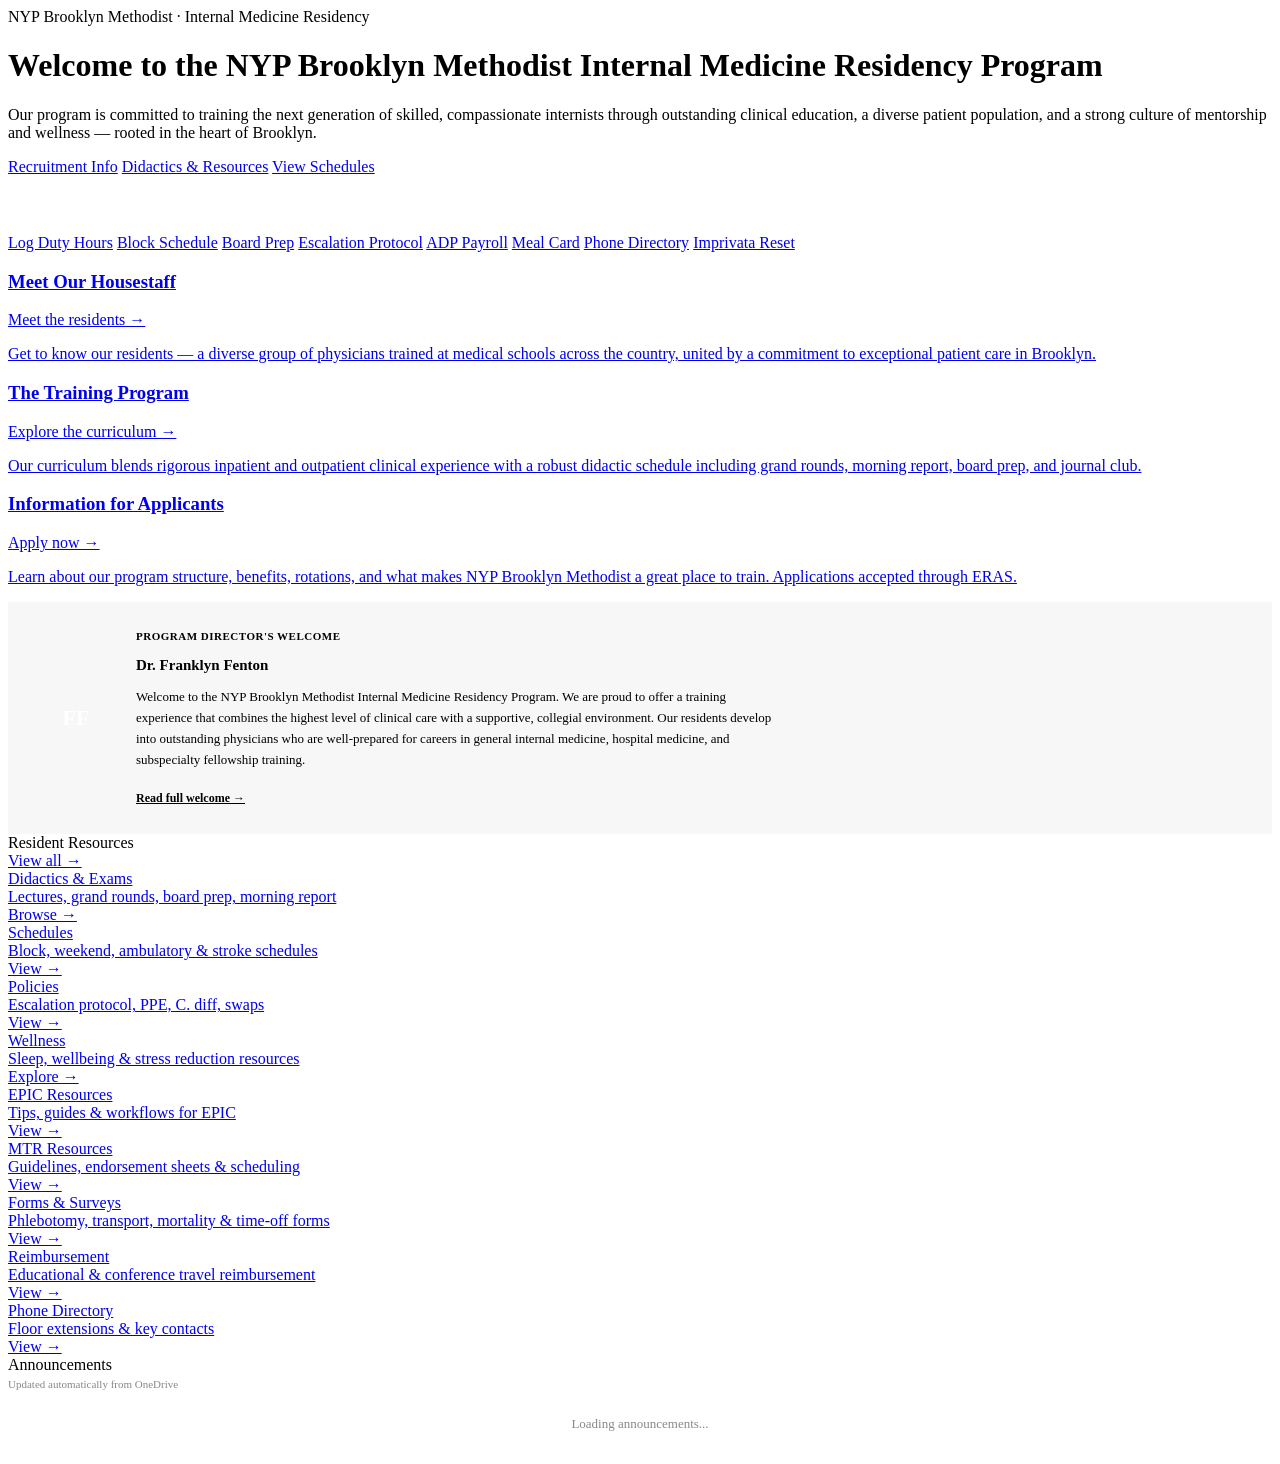
==== index.html @ 13d18a6e "Add files via upload" ====
<!DOCTYPE html>
<html lang="en">
<head>
 <meta charset="UTF-8">
 <meta name="viewport" content="width=device-width, initial-scale=1.0">
 <title>NYP BMH Internal Medicine Residency</title>
 <link rel="stylesheet" href="css/style.css">
 <style>
 .search-wrap { position: relative; display: inline-block; margin-top: 20px; }
 #search-bar {
 border: 1px solid rgba(255,255,255,0.3); border-radius: 6px; padding: 10px 16px;
 font-size: 14px; width: 380px; outline: none; background: rgba(255,255,255,0.12);
 color: #fff;
 }
 #search-bar::placeholder { color: rgba(255,255,255,0.5); }
 #search-bar:focus { border-color: rgba(255,255,255,0.7); background: rgba(255,255,255,0.18); }
 #search-results {
 position: absolute; top: 100%; left: 0; width: 100%;
 background: #fff; border: 1px solid #ddd; border-radius: 6px;
 box-shadow: 0 4px 16px rgba(0,0,0,0.15); z-index: 200; display: none;
 }
 .sr-item {
 display: block; padding: 10px 14px; font-size: 13px; font-weight: 600;
 color: #1a1a1a; border-bottom: 1px solid #f0f0f0; text-decoration: none;
 }
 .sr-item:last-child { border-bottom: none; }
 .sr-item span { display: block; font-size: 11px; color: #888; font-weight: normal; margin-top: 2px; }
 .sr-item:hover { background: #fde8ec; color: #C8102E; }

 /* Program Director strip */
 .pd-strip {
 background: #f7f7f7;
 border-top: 3px solid var(--red);
 padding: 28px 32px;
 display: flex;
 align-items: center;
 gap: 24px;
 }
 .pd-avatar {
 width: 72px; height: 72px; border-radius: 50%;
 background: var(--navy);
 display: flex; align-items: center; justify-content: center;
 color: #fff; font-size: 22px; font-weight: bold;
 flex-shrink: 0;
 border: 3px solid var(--red);
 }
 .pd-text h3 { font-size: 15px; font-weight: bold; color: var(--navy); margin-bottom: 4px; }
 .pd-text p { font-size: 13px; color: var(--gray-text); line-height: 1.6; max-width: 640px; }
 .pd-text .pd-name { font-size: 11px; color: var(--red); font-weight: bold; text-transform: uppercase; letter-spacing: 0.5px; margin-bottom: 6px; display: block; }
 </style>
</head>
<body>

<div id="nav-placeholder"></div>

<!-- HERO -->
<div class="hero">
 <div class="hero-eyebrow">NYP Brooklyn Methodist · Internal Medicine Residency</div>
 <h1>Welcome to the NYP Brooklyn Methodist Internal Medicine Residency Program</h1>
 <p class="hero-mission">Our program is committed to training the next generation of skilled, compassionate internists through outstanding clinical education, a diverse patient population, and a strong culture of mentorship and wellness — rooted in the heart of Brooklyn.
 </p>
 <div class="hero-btns">
 <a href="recruitment.html" class="btn-white">Recruitment Info</a>
 <a href="didactics.html" class="btn-red">Didactics & Resources</a>
 <a href="schedules.html" class="btn-outline-white">View Schedules</a>
 </div>
 <div class="search-wrap">
 <input type="text" id="search-bar" placeholder="Search schedules, policies, resources…">
 <div id="search-results"></div>
 </div>
</div>

<!-- QUICK LINKS -->
<div class="quick-links">
 <a href="https://nypbmh.medhub.com/" target="_blank" class="ql">Log Duty Hours</a>
 <a href="schedules.html" class="ql">Block Schedule</a>
 <a href="didactics.html" class="ql">Board Prep</a>
 <a href="policies.html" class="ql">Escalation Protocol</a>
 <a href="https://my.adp.com/" target="_blank" class="ql">ADP Payroll</a>
 <a href="resources.html#meals" class="ql">Meal Card</a>
 <a href="phone-directory.html" class="ql">Phone Directory</a>
 <a href="resources.html#imprivata" class="ql">Imprivata Reset</a>
</div>

<!-- FEATURE CARDS (CU-style) -->
<div class="feature-grid">
  <a href="recruitment.html#housestaff" class="feature-card">
    <div class="feature-card-img navy">
      <div class="feature-card-img-text">
        <h3>Meet Our Housestaff</h3>
        <span class="feature-card-link">Meet the residents →</span>
      </div>
    </div>
    <div class="feature-card-body">
      <p>Get to know our residents — a diverse group of physicians trained at medical schools across the country, united by a commitment to exceptional patient care in Brooklyn.</p>
    </div>
  </a>
  <a href="didactics.html" class="feature-card">
    <div class="feature-card-img red">
      <div class="feature-card-img-text">
        <h3>The Training Program</h3>
        <span class="feature-card-link">Explore the curriculum →</span>
      </div>
    </div>
    <div class="feature-card-body">
      <p>Our curriculum blends rigorous inpatient and outpatient clinical experience with a robust didactic schedule including grand rounds, morning report, board prep, and journal club.</p>
    </div>
  </a>
  <a href="recruitment.html" class="feature-card">
    <div class="feature-card-img dark">
      <div class="feature-card-img-text">
        <h3>Information for Applicants</h3>
        <span class="feature-card-link">Apply now →</span>
      </div>
    </div>
    <div class="feature-card-body">
      <p>Learn about our program structure, benefits, rotations, and what makes NYP Brooklyn Methodist a great place to train. Applications accepted through ERAS.</p>
    </div>
  </a>
</div>

<!-- PROGRAM DIRECTOR WELCOME -->
<div class="pd-strip">
 <div class="pd-avatar">FF</div>
 <div class="pd-text">
 <span class="pd-name">Program Director's Welcome</span>
 <h3>Dr. Franklyn Fenton</h3>
 <p>Welcome to the NYP Brooklyn Methodist Internal Medicine Residency Program. We are proud to offer a training experience that combines the highest level of clinical care with a supportive, collegial environment. Our residents develop into outstanding physicians who are well-prepared for careers in general internal medicine, hospital medicine, and subspecialty fellowship training.</p>
 <a href="recruitment.html#director" style="font-size:12px;font-weight:bold;color:var(--red);margin-top:8px;display:inline-block;">Read full welcome →</a>
 </div>
</div>

<!-- QUICK ACCESS RESOURCES (navy bg) -->
<div class="section section-navy">
 <div class="section-header">
 <div class="section-title-white">Resident Resources</div>
 <a href="resources.html" class="view-all-white">View all →</a>
 </div>
 <div class="cards-grid">
 <a href="didactics.html" class="card-navy">
 <div class="card-title">Didactics & Exams</div>
 <div class="card-desc">Lectures, grand rounds, board prep, morning report</div>
 <div class="card-link">Browse →</div>
 </a>
 <a href="schedules.html" class="card-navy">
 <div class="card-title">Schedules</div>
 <div class="card-desc">Block, weekend, ambulatory & stroke schedules</div>
 <div class="card-link">View →</div>
 </a>
 <a href="policies.html" class="card-navy">
 <div class="card-title">Policies</div>
 <div class="card-desc">Escalation protocol, PPE, C. diff, swaps</div>
 <div class="card-link">View →</div>
 </a>
 <a href="wellness.html" class="card-navy">
 <div class="card-title">Wellness</div>
 <div class="card-desc">Sleep, wellbeing & stress reduction resources</div>
 <div class="card-link">Explore →</div>
 </a>
 <a href="resources.html#epic" class="card-navy">
 <div class="card-title">EPIC Resources</div>
 <div class="card-desc">Tips, guides & workflows for EPIC</div>
 <div class="card-link">View →</div>
 </a>
 <a href="resources.html#mtr" class="card-navy">
 <div class="card-title">MTR Resources</div>
 <div class="card-desc">Guidelines, endorsement sheets & scheduling</div>
 <div class="card-link">View →</div>
 </a>
 <a href="resources.html#forms" class="card-navy">
 <div class="card-title">Forms & Surveys</div>
 <div class="card-desc">Phlebotomy, transport, mortality & time-off forms</div>
 <div class="card-link">View →</div>
 </a>
 <a href="resources.html#reimbursement" class="card-navy">
 <div class="card-title">Reimbursement</div>
 <div class="card-desc">Educational & conference travel reimbursement</div>
 <div class="card-link">View →</div>
 </a>
 <a href="phone-directory.html" class="card-navy">
 <div class="card-title">Phone Directory</div>
 <div class="card-desc">Floor extensions & key contacts</div>
 <div class="card-link">View →</div>
 </a>
 </div>
</div>

<!-- ANNOUNCEMENTS — powered by OneDrive Excel -->
<div class="section section-gray">
  <div class="section-header">
    <div class="section-title">Announcements</div>
    <span style="font-size:11px;color:#888;">Updated automatically from OneDrive</span>
  </div>
  <div id="announcements-container">
    <div id="ann-loading" style="text-align:center;padding:24px;color:#888;font-size:13px;">Loading announcements...</div>
  </div>
</div>

<div id="footer-placeholder"></div>

<script src="js/shared.js"></script>
<script src="js/announcements.js"></script>
<script>
 document.getElementById('nav-placeholder').innerHTML = renderNav('home');
 document.getElementById('footer-placeholder').innerHTML = renderFooter();
 const searchPages = [
 { title: 'Schedules', desc: 'Block, weekend, ambulatory, jeopardy schedules', href: 'schedules.html' },
 { title: 'Didactics & Exams', desc: 'Lectures, grand rounds, board prep, morning report', href: 'didactics.html' },
 { title: 'Policies & Guidelines', desc: 'Escalation protocols, PPE, C. diff, swaps', href: 'policies.html' },
 { title: 'Wellness Resources', desc: 'Sleep, wellbeing, stress reduction', href: 'wellness.html' },
 { title: 'Recruitment', desc: 'Program overview, resident profiles, applicant info', href: 'recruitment.html' },
 { title: 'EPIC Resources', desc: 'EPIC tips and guides', href: 'resources.html#epic' },
 { title: 'MTR Resources', desc: 'MTR guidelines and endorsement sheets', href: 'resources.html#mtr' },
 { title: 'Forms & Surveys', desc: 'Phlebotomy, transport, mortality, time-off forms', href: 'resources.html#forms' },
 { title: 'Phone Directory', desc: 'Floor extensions and contacts', href: 'phone-directory.html' },
 { title: 'MEdhub Duty Hours', desc: 'Log your duty hours', href: 'https://nypbmh.medhub.com/' },
 { title: 'ADP Payroll', desc: 'Pay stubs, direct deposit, W2', href: 'https://my.adp.com/' },
 { title: 'Reimbursement', desc: 'Educational and conference/travel reimbursement', href: 'resources.html#reimbursement' },
 { title: 'Imprivata Reset', desc: 'Reset your Imprivata password', href: 'resources.html#imprivata' },
 ];
 initSearch(searchPages);
</script>
</body>
</html>
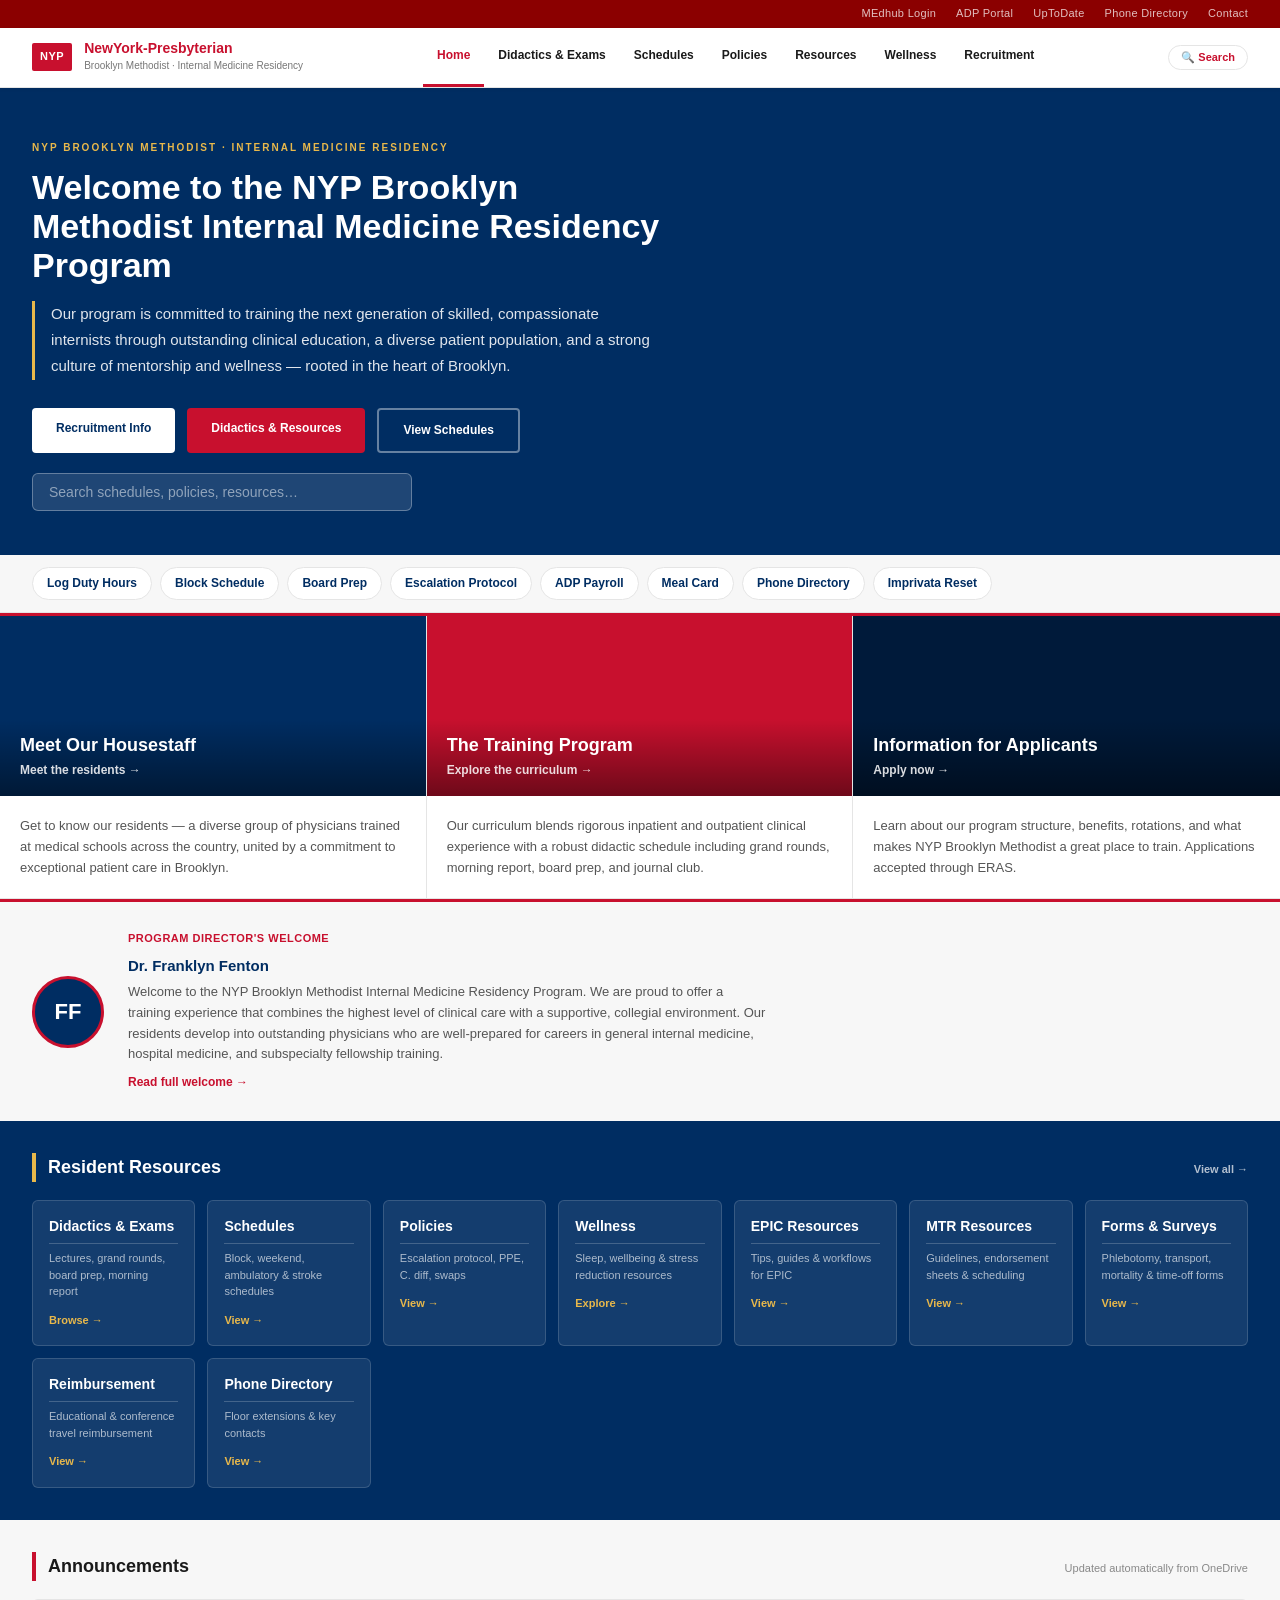
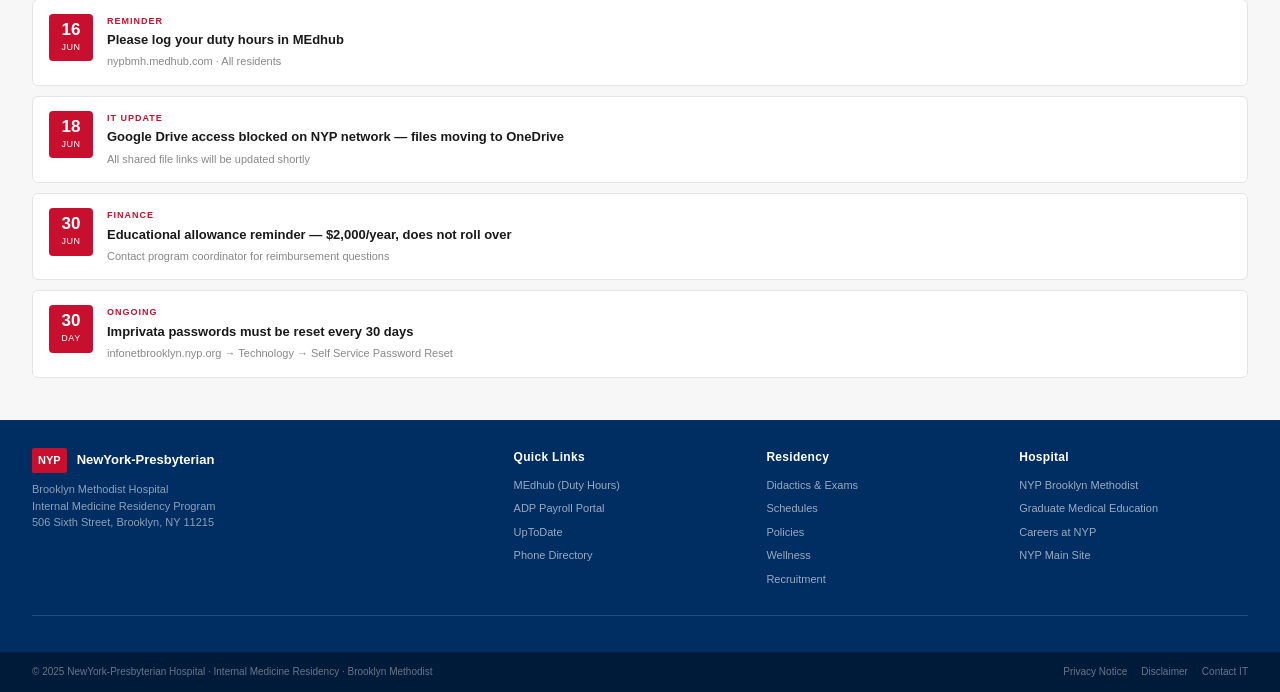
==== commit 61c99f81: "Add files via upload" ====
--- a/index.html
+++ b/index.html
@@ -4,7 +4,7 @@
  <meta charset="UTF-8">
  <meta name="viewport" content="width=device-width, initial-scale=1.0">
  <title>NYP BMH Internal Medicine Residency</title>
- <link rel="stylesheet" href="css/style.css">
+ <link rel="stylesheet" href="style.css">
  <style>
  .search-wrap { position: relative; display: inline-block; margin-top: 20px; }
  #search-bar {
@@ -198,8 +198,8 @@
 
 <div id="footer-placeholder"></div>
 
-<script src="js/shared.js"></script>
-<script src="js/announcements.js"></script>
+<script src="shared.js"></script>
+<script src="announcements.js"></script>
 <script>
  document.getElementById('nav-placeholder').innerHTML = renderNav('home');
  document.getElementById('footer-placeholder').innerHTML = renderFooter();
--- a/style.css
+++ b/style.css
@@ -0,0 +1,455 @@
+/* NYP BMH Internal Medicine Residency — Global Styles */
+
+:root {
+  --red: #C8102E;
+  --red-dark: #8B0000;
+  --navy: #002D62;
+  --navy-dark: #001A3A;
+  --gold: #E8B84B;
+  --white: #ffffff;
+  --gray-light: #f7f7f7;
+  --gray-mid: #e5e5e5;
+  --gray-text: #555555;
+  --text: #1a1a1a;
+  --font: Arial, 'Helvetica Neue', sans-serif;
+  --radius: 4px;
+  --shadow: 0 2px 8px rgba(0,0,0,0.08);
+}
+
+* { box-sizing: border-box; margin: 0; padding: 0; }
+html { scroll-behavior: smooth; }
+body { font-family: var(--font); color: var(--text); background: #fff; font-size: 15px; line-height: 1.6; }
+a { color: var(--red); text-decoration: none; }
+a:hover { text-decoration: underline; }
+img { max-width: 100%; }
+
+/* ── UTILITY BAR ── */
+.utility-bar {
+  background: var(--red-dark);
+  padding: 5px 32px;
+  display: flex;
+  justify-content: flex-end;
+  gap: 20px;
+}
+.utility-bar a {
+  color: rgba(255,255,255,0.75);
+  font-size: 11px;
+  text-decoration: none;
+  letter-spacing: 0.3px;
+}
+.utility-bar a:hover { color: #fff; }
+
+/* ── MAIN NAV ── */
+.main-nav {
+  background: #fff;
+  border-bottom: 1px solid var(--gray-mid);
+  padding: 0 32px;
+  display: flex;
+  align-items: center;
+  justify-content: space-between;
+  height: 60px;
+  position: sticky;
+  top: 0;
+  z-index: 100;
+  box-shadow: 0 1px 4px rgba(0,0,0,0.07);
+}
+.nav-logo { display: flex; align-items: center; gap: 12px; text-decoration: none; }
+.nav-logo-box {
+  background: var(--red);
+  color: #fff;
+  font-size: 11px;
+  font-weight: bold;
+  padding: 5px 8px;
+  border-radius: 2px;
+  letter-spacing: 0.5px;
+  flex-shrink: 0;
+}
+.nav-logo-text .line1 { font-size: 14px; font-weight: bold; color: var(--red); display: block; line-height: 1.2; }
+.nav-logo-text .line2 { font-size: 10px; color: #777; display: block; margin-top: 1px; }
+.nav-links { display: flex; }
+.nav-link {
+  font-size: 12px;
+  color: var(--text);
+  padding: 0 14px;
+  height: 60px;
+  display: flex;
+  align-items: center;
+  border-bottom: 3px solid transparent;
+  cursor: pointer;
+  font-weight: 600;
+  text-decoration: none;
+  white-space: nowrap;
+  transition: color 0.15s, border-color 0.15s;
+}
+.nav-link:hover, .nav-link.active {
+  color: var(--red);
+  border-bottom: 3px solid var(--red);
+  text-decoration: none;
+}
+.nav-search {
+  font-size: 11px;
+  color: var(--red);
+  cursor: pointer;
+  display: flex;
+  align-items: center;
+  gap: 5px;
+  font-weight: 600;
+  background: none;
+  border: 1px solid var(--gray-mid);
+  border-radius: 20px;
+  padding: 5px 12px;
+}
+
+/* ── HERO (navy) ── */
+.hero {
+  background: var(--navy);
+  padding: 52px 32px 44px;
+}
+.hero-eyebrow {
+  color: var(--gold);
+  font-size: 10px;
+  font-weight: bold;
+  letter-spacing: 2px;
+  text-transform: uppercase;
+  margin-bottom: 12px;
+}
+.hero h1 {
+  color: #fff;
+  font-size: 34px;
+  font-weight: bold;
+  line-height: 1.15;
+  margin-bottom: 16px;
+  max-width: 640px;
+}
+.hero-mission {
+  color: rgba(255,255,255,0.88);
+  font-size: 15px;
+  max-width: 620px;
+  line-height: 1.75;
+  margin-bottom: 28px;
+  border-left: 3px solid var(--gold);
+  padding-left: 16px;
+}
+.hero-btns { display: flex; gap: 12px; flex-wrap: wrap; }
+.btn-white {
+  background: #fff;
+  color: var(--navy);
+  font-size: 12px;
+  font-weight: bold;
+  padding: 11px 24px;
+  border: none;
+  cursor: pointer;
+  border-radius: var(--radius);
+  text-decoration: none;
+  display: inline-block;
+  transition: background 0.15s;
+}
+.btn-white:hover { background: #f0f0f0; text-decoration: none; color: var(--navy); }
+.btn-red {
+  background: var(--red);
+  color: #fff;
+  font-size: 12px;
+  font-weight: bold;
+  padding: 11px 24px;
+  border: none;
+  cursor: pointer;
+  border-radius: var(--radius);
+  text-decoration: none;
+  display: inline-block;
+  transition: background 0.15s;
+}
+.btn-red:hover { background: var(--red-dark); text-decoration: none; color: #fff; }
+.btn-outline-white {
+  background: transparent;
+  color: #fff;
+  font-size: 12px;
+  font-weight: bold;
+  padding: 11px 24px;
+  border: 2px solid rgba(255,255,255,0.4);
+  cursor: pointer;
+  border-radius: var(--radius);
+  text-decoration: none;
+  display: inline-block;
+  transition: border-color 0.15s;
+}
+.btn-outline-white:hover { border-color: #fff; text-decoration: none; color: #fff; }
+
+/* ── QUICK LINKS ── */
+.quick-links {
+  background: var(--gray-light);
+  border-bottom: 1px solid var(--gray-mid);
+  padding: 12px 32px;
+  display: flex;
+  gap: 8px;
+  flex-wrap: wrap;
+}
+.ql {
+  background: #fff;
+  border: 1px solid var(--gray-mid);
+  border-radius: 20px;
+  padding: 6px 14px;
+  font-size: 11px;
+  color: var(--navy);
+  cursor: pointer;
+  font-weight: 600;
+  white-space: nowrap;
+  text-decoration: none;
+  transition: background 0.15s, color 0.15s;
+}
+.ql:hover { background: var(--navy); color: #fff; border-color: var(--navy); text-decoration: none; }
+
+/* ── FEATURE CARDS (CU-style photo cards) ── */
+.feature-grid {
+  display: grid;
+  grid-template-columns: repeat(auto-fit, minmax(260px, 1fr));
+  gap: 0;
+  border-top: 3px solid var(--red);
+}
+.feature-card {
+  background: #fff;
+  border-right: 1px solid var(--gray-mid);
+  border-bottom: 1px solid var(--gray-mid);
+  display: flex;
+  flex-direction: column;
+  text-decoration: none;
+  color: var(--text);
+  transition: box-shadow 0.15s;
+}
+.feature-card:last-child { border-right: none; }
+.feature-card:hover { box-shadow: 0 4px 16px rgba(0,0,0,0.1); text-decoration: none; }
+.feature-card-img {
+  width: 100%;
+  height: 180px;
+  object-fit: cover;
+  background: var(--navy);
+  display: flex;
+  align-items: center;
+  justify-content: center;
+  font-size: 48px;
+}
+.feature-card-img.navy { background: var(--navy); }
+.feature-card-img.red { background: var(--red); }
+.feature-card-img.dark { background: var(--navy-dark); }
+.feature-card-body { padding: 20px; flex: 1; display: flex; flex-direction: column; }
+.feature-card-body h3 { font-size: 16px; font-weight: bold; color: var(--navy); margin-bottom: 8px; }
+.feature-card-body p { font-size: 13px; color: var(--gray-text); line-height: 1.6; flex: 1; }
+.feature-card-link { font-size: 12px; font-weight: bold; color: var(--red); margin-top: 14px; display: block; }
+
+/* ── SECTIONS ── */
+.section { padding: 32px 32px; }
+.section-navy { background: var(--navy); }
+.section-gray { background: var(--gray-light); }
+.section-header { display: flex; align-items: baseline; justify-content: space-between; margin-bottom: 18px; }
+.section-title {
+  font-size: 18px;
+  font-weight: bold;
+  color: var(--text);
+  border-left: 4px solid var(--red);
+  padding-left: 12px;
+}
+.section-title-white {
+  font-size: 18px;
+  font-weight: bold;
+  color: #fff;
+  border-left: 4px solid var(--gold);
+  padding-left: 12px;
+}
+.view-all { font-size: 11px; color: var(--red); font-weight: bold; text-decoration: none; }
+.view-all:hover { text-decoration: underline; }
+.view-all-white { font-size: 11px; color: rgba(255,255,255,0.7); font-weight: bold; text-decoration: none; }
+
+/* ── RESOURCE CARDS ── */
+.cards-grid { display: grid; grid-template-columns: repeat(auto-fit, minmax(150px, 1fr)); gap: 12px; }
+.card {
+  background: #fff;
+  border: 1px solid var(--gray-mid);
+  border-radius: 6px;
+  padding: 16px;
+  cursor: pointer;
+  transition: border-color 0.15s, box-shadow 0.15s;
+  text-decoration: none;
+  display: block;
+  color: var(--text);
+}
+.card:hover { border-color: var(--red); box-shadow: var(--shadow); text-decoration: none; }
+.card-icon {
+  width: 34px; height: 34px;
+  border-radius: 6px;
+  display: flex; align-items: center; justify-content: center;
+  margin-bottom: 11px;
+  font-size: 16px;
+}
+.ci-red { background: #fde8ec; color: var(--red); }
+.ci-navy { background: #e6ecf5; color: var(--navy); }
+.card-title { font-size: 13px; font-weight: bold; color: var(--text); line-height: 1.3; }
+.card-desc { font-size: 11px; color: var(--gray-text); margin-top: 5px; line-height: 1.5; }
+.card-link { font-size: 11px; color: var(--red); font-weight: bold; margin-top: 12px; }
+
+/* navy bg card variant */
+.card-navy {
+  background: rgba(255,255,255,0.08);
+  border: 1px solid rgba(255,255,255,0.15);
+  border-radius: 6px;
+  padding: 16px;
+  text-decoration: none;
+  display: block;
+  color: #fff;
+  transition: background 0.15s;
+}
+.card-navy:hover { background: rgba(255,255,255,0.14); text-decoration: none; color: #fff; }
+.card-navy .card-title { color: #fff; }
+.card-navy .card-desc { color: rgba(255,255,255,0.65); }
+.card-navy .card-link { color: var(--gold); }
+
+/* ── ANNOUNCEMENTS ── */
+.ann-item {
+  background: #fff;
+  border: 1px solid var(--gray-mid);
+  border-radius: 6px;
+  padding: 14px 16px;
+  margin-bottom: 10px;
+  display: flex;
+  gap: 14px;
+  align-items: flex-start;
+  cursor: pointer;
+}
+.ann-item:hover { border-left: 4px solid var(--red); }
+.ann-box {
+  background: var(--red);
+  color: #fff;
+  text-align: center;
+  padding: 7px 10px;
+  min-width: 44px;
+  border-radius: 4px;
+  flex-shrink: 0;
+}
+.ann-box .day { font-size: 17px; font-weight: bold; line-height: 1; }
+.ann-box .mon { font-size: 9px; letter-spacing: 0.5px; margin-top: 2px; }
+.ann-tag { font-size: 9px; font-weight: bold; color: var(--red); letter-spacing: 1px; text-transform: uppercase; }
+.ann-text { font-size: 13px; font-weight: bold; color: var(--text); margin-top: 3px; line-height: 1.4; }
+.ann-sub { font-size: 11px; color: #888; margin-top: 4px; }
+
+/* ── PAGE HERO (navy for all inner pages) ── */
+.page-hero {
+  background: var(--navy);
+  padding: 36px 32px 30px;
+}
+.page-hero h1 { color: #fff; font-size: 28px; font-weight: bold; }
+.page-hero p { color: rgba(255,255,255,0.75); font-size: 13px; margin-top: 8px; max-width: 520px; line-height: 1.65; }
+.page-content { padding: 28px 32px; }
+
+/* ── SUBHEADING used inside pages ── */
+.sub-heading {
+  font-size: 16px;
+  font-weight: bold;
+  color: var(--navy);
+  border-left: 4px solid var(--red);
+  padding-left: 12px;
+  margin-bottom: 14px;
+  margin-top: 8px;
+}
+
+/* ── ONEDRIVE EMBED ── */
+.onedrive-placeholder {
+  background: var(--gray-light);
+  border: 2px dashed var(--gray-mid);
+  border-radius: 6px;
+  padding: 40px 24px;
+  text-align: center;
+  margin-bottom: 20px;
+}
+.onedrive-placeholder .icon { font-size: 32px; margin-bottom: 10px; }
+.onedrive-placeholder p { font-size: 13px; color: var(--gray-text); }
+.onedrive-placeholder .hint { font-size: 11px; color: #aaa; margin-top: 6px; }
+
+/* ── FOOTER ── */
+.footer-top {
+  background: var(--navy);
+  padding: 28px 32px 20px;
+}
+.footer-grid {
+  display: grid;
+  grid-template-columns: 2fr 1fr 1fr 1fr;
+  gap: 24px;
+  margin-bottom: 20px;
+}
+.footer-col h4 { color: #fff; font-size: 12px; font-weight: bold; margin-bottom: 10px; letter-spacing: 0.3px; }
+.footer-col a { display: block; color: rgba(255,255,255,0.6); font-size: 11px; margin-bottom: 6px; text-decoration: none; }
+.footer-col a:hover { color: var(--gold); }
+.footer-brand .logo-row { display: flex; align-items: center; gap: 10px; margin-bottom: 8px; }
+.footer-brand .nyp-box { background: var(--red); color: #fff; font-size: 11px; font-weight: bold; padding: 4px 6px; border-radius: 2px; }
+.footer-brand .name { color: #fff; font-size: 13px; font-weight: bold; }
+.footer-brand .sub { color: rgba(255,255,255,0.55); font-size: 11px; line-height: 1.5; margin-top: 4px; }
+.footer-divider { border: none; border-top: 1px solid rgba(255,255,255,0.15); margin: 0 0 16px 0; }
+.footer-bottom {
+  background: var(--navy-dark);
+  padding: 12px 32px;
+  display: flex;
+  justify-content: space-between;
+  align-items: center;
+  flex-wrap: wrap;
+  gap: 8px;
+}
+.footer-bottom p { color: rgba(255,255,255,0.4); font-size: 10px; }
+.footer-bottom-links { display: flex; gap: 14px; }
+.footer-bottom-links a { color: rgba(255,255,255,0.4); font-size: 10px; text-decoration: none; }
+.footer-bottom-links a:hover { color: rgba(255,255,255,0.7); }
+
+/* ── DIVIDER ── */
+.divider { height: 1px; background: var(--gray-mid); margin: 0 32px; }
+
+/* ── RESPONSIVE ── */
+@media (max-width: 700px) {
+  .utility-bar, .main-nav, .hero, .quick-links, .section, .page-hero, .page-content, .footer-top, .footer-bottom { padding-left: 16px; padding-right: 16px; }
+  .nav-links { display: none; }
+  .hero h1 { font-size: 24px; }
+  .cards-grid { grid-template-columns: 1fr 1fr; }
+  .footer-grid { grid-template-columns: 1fr 1fr; }
+  .feature-grid { grid-template-columns: 1fr; }
+  .feature-card { border-right: none; }
+}
+
+/* ── CLICKABLE CARD IMPROVEMENTS ── */
+.card-navy .card-title {
+  font-size: 14px;
+  font-weight: bold;
+  color: #fff;
+  text-decoration: none;
+  border-bottom: 1px solid rgba(255,255,255,0.2);
+  padding-bottom: 8px;
+  margin-bottom: 6px;
+  display: block;
+}
+.card-navy:hover .card-title { color: var(--gold); }
+.card .card-title { font-size: 14px; font-weight: bold; color: var(--navy); }
+.card:hover .card-title { color: var(--red); }
+.ql { font-size: 12px; }
+.feature-card-body h3 { border-bottom: 1px solid var(--gray-mid); padding-bottom: 10px; margin-bottom: 10px; }
+.feature-card:hover .feature-card-body h3 { color: var(--red); }
+
+/* ── FEATURE CARD IMAGE TEXT (title inside colored box) ── */
+.feature-card-img {
+  display: flex;
+  align-items: flex-end;
+  padding: 0;
+}
+.feature-card-img-text {
+  width: 100%;
+  padding: 16px 20px;
+  background: linear-gradient(to top, rgba(0,0,0,0.45) 0%, transparent 100%);
+}
+.feature-card-img-text h3 {
+  color: #fff;
+  font-size: 18px;
+  font-weight: bold;
+  line-height: 1.2;
+  margin-bottom: 4px;
+}
+.feature-card-img-text .feature-card-link {
+  color: rgba(255,255,255,0.85);
+  font-size: 12px;
+  font-weight: bold;
+  margin-top: 0;
+}
+.feature-card:hover .feature-card-img-text h3 { color: #fff; }
+.feature-card-body h3 { display: none; }
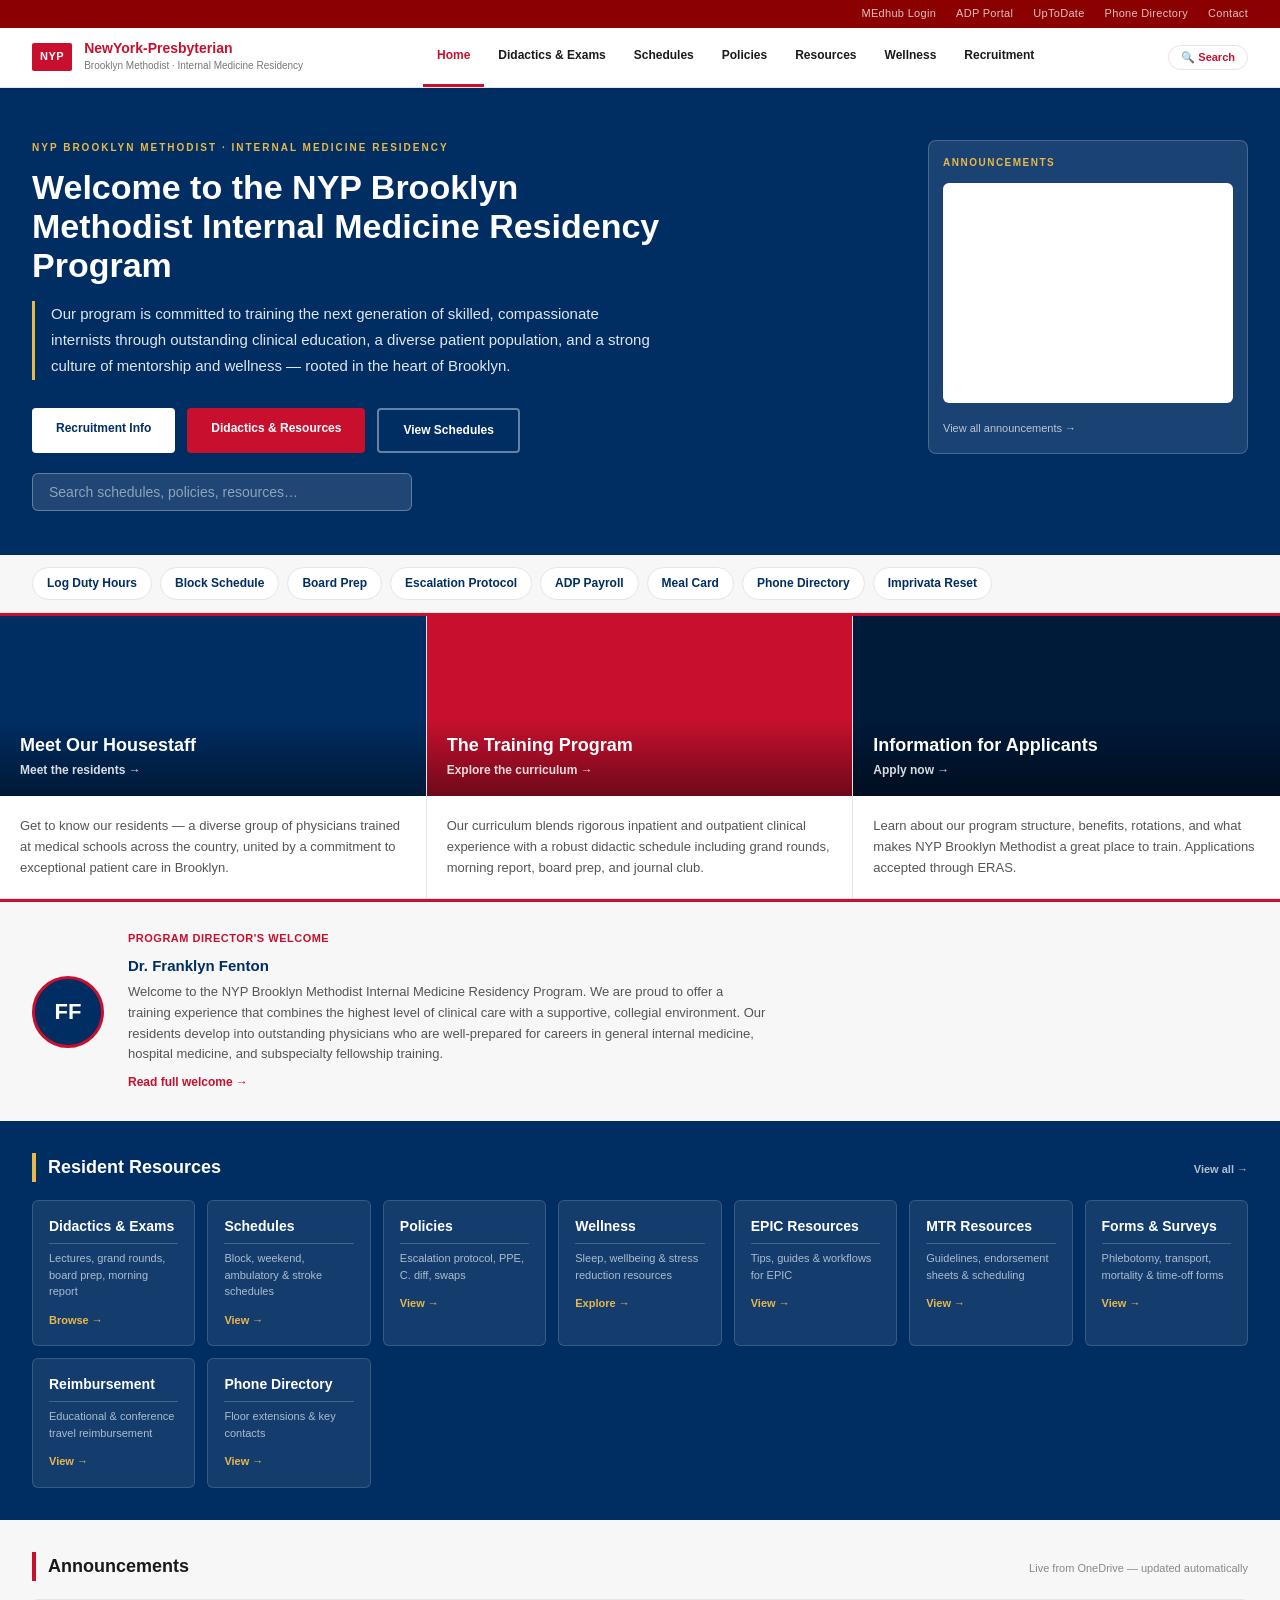
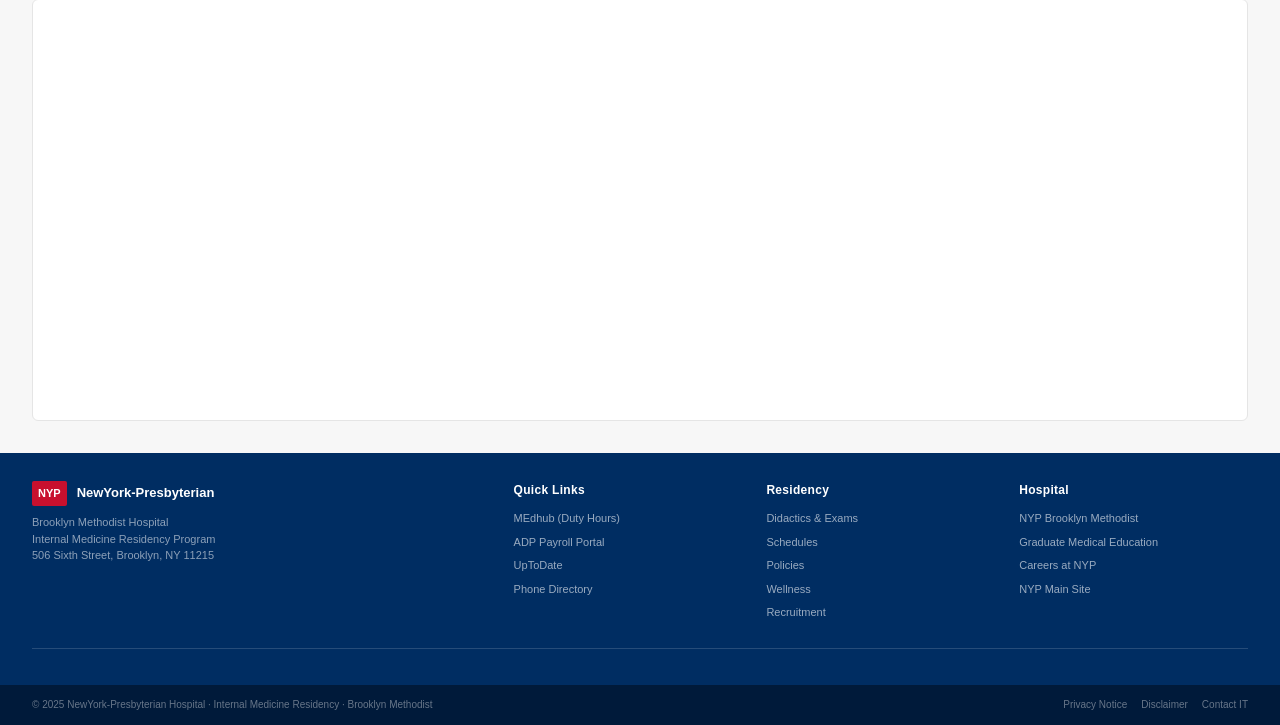
==== commit ebb8adc8: "Add files via upload" ====
--- a/index.html
+++ b/index.html
@@ -47,6 +47,48 @@
  .pd-text h3 { font-size: 15px; font-weight: bold; color: var(--navy); margin-bottom: 4px; }
  .pd-text p { font-size: 13px; color: var(--gray-text); line-height: 1.6; max-width: 640px; }
  .pd-text .pd-name { font-size: 11px; color: var(--red); font-weight: bold; text-transform: uppercase; letter-spacing: 0.5px; margin-bottom: 6px; display: block; }
+
+ /* Hero two-column layout */
+ .hero-flex { display: flex; gap: 40px; align-items: flex-start; justify-content: space-between; }
+ .hero-left { flex: 1; min-width: 0; }
+ .hero-right { width: 320px; flex-shrink: 0; }
+ @media (max-width: 800px) {
+ .hero-flex { flex-direction: column; }
+ .hero-right { width: 100%; }
+ }
+
+ /* Cycling announcement card */
+ .hero-ann-card {
+ background: rgba(255,255,255,0.1);
+ border: 1px solid rgba(255,255,255,0.2);
+ border-radius: 8px;
+ padding: 18px 20px;
+ min-height: 150px;
+ position: relative;
+ overflow: hidden;
+ }
+ .hero-ann-label {
+ font-size: 10px;
+ font-weight: bold;
+ color: var(--gold);
+ text-transform: uppercase;
+ letter-spacing: 1.5px;
+ margin-bottom: 12px;
+ display: flex;
+ align-items: center;
+ justify-content: space-between;
+ }
+ .hero-ann-dots { display: flex; gap: 5px; }
+ .hero-ann-dot { width: 6px; height: 6px; border-radius: 50%; background: rgba(255,255,255,0.3); transition: background 0.2s; }
+ .hero-ann-dot.active { background: var(--gold); }
+ .hero-ann-content { min-height: 90px; }
+ .hero-ann-tag { font-size: 9px; font-weight: bold; color: rgba(255,255,255,0.6); text-transform: uppercase; letter-spacing: 1px; margin-bottom: 6px; }
+ .hero-ann-text { font-size: 14px; font-weight: bold; color: #fff; line-height: 1.4; margin-bottom: 6px; }
+ .hero-ann-sub { font-size: 11px; color: rgba(255,255,255,0.65); line-height: 1.5; }
+ .hero-ann-fade { animation: fadeIn 0.4s ease; }
+ @keyframes fadeIn { from { opacity: 0; transform: translateY(4px); } to { opacity: 1; transform: translateY(0); } }
+ .hero-ann-viewall { font-size: 11px; color: rgba(255,255,255,0.7); text-decoration: none; display: inline-block; margin-top: 10px; }
+ .hero-ann-viewall:hover { color: #fff; text-decoration: underline; }
  </style>
 </head>
 <body>
@@ -55,6 +97,8 @@
 
 <!-- HERO -->
 <div class="hero">
+ <div class="hero-flex">
+ <div class="hero-left">
  <div class="hero-eyebrow">NYP Brooklyn Methodist · Internal Medicine Residency</div>
  <h1>Welcome to the NYP Brooklyn Methodist Internal Medicine Residency Program</h1>
  <p class="hero-mission">Our program is committed to training the next generation of skilled, compassionate internists through outstanding clinical education, a diverse patient population, and a strong culture of mentorship and wellness — rooted in the heart of Brooklyn.
@@ -67,6 +111,18 @@
  <div class="search-wrap">
  <input type="text" id="search-bar" placeholder="Search schedules, policies, resources…">
  <div id="search-results"></div>
+ </div>
+ </div>
+
+ <div class="hero-right">
+ <div class="hero-ann-card" style="padding:14px;">
+ <div class="hero-ann-label">
+ <span>Announcements</span>
+ </div>
+ <iframe src="https://newyorkpresbyterian-my.sharepoint.com/:x:/r/personal/lhw9007_nyp_org/Documents/NYP-BMH-Residency/Announcements/Announcements1.xlsx?d=w05b5a858c8194b63b9fe120d49e251f5&csf=1&web=1&e=s1tIUT&action=embedview" width="100%" height="220" frameborder="0" style="border:none;border-radius:6px;background:#fff;"></iframe>
+ <a href="#announcements-full" class="hero-ann-viewall">View all announcements →</a>
+ </div>
+ </div>
  </div>
 </div>
 
@@ -186,20 +242,19 @@
 </div>
 
 <!-- ANNOUNCEMENTS — powered by OneDrive Excel -->
-<div class="section section-gray">
+<div class="section section-gray" id="announcements-full">
   <div class="section-header">
     <div class="section-title">Announcements</div>
-    <span style="font-size:11px;color:#888;">Updated automatically from OneDrive</span>
+    <span style="font-size:11px;color:#888;">Live from OneDrive — updated automatically</span>
   </div>
-  <div id="announcements-container">
-    <div id="ann-loading" style="text-align:center;padding:24px;color:#888;font-size:13px;">Loading announcements...</div>
+  <div style="background:#fff;border:1px solid #e5e5e5;border-radius:6px;overflow:hidden;">
+    <iframe src="https://newyorkpresbyterian-my.sharepoint.com/:x:/r/personal/lhw9007_nyp_org/Documents/NYP-BMH-Residency/Announcements/Announcements1.xlsx?d=w05b5a858c8194b63b9fe120d49e251f5&csf=1&web=1&e=s1tIUT&action=embedview" width="100%" height="420" frameborder="0" style="border:none;display:block;"></iframe>
   </div>
 </div>
 
 <div id="footer-placeholder"></div>
 
 <script src="shared.js"></script>
-<script src="announcements.js"></script>
 <script>
  document.getElementById('nav-placeholder').innerHTML = renderNav('home');
  document.getElementById('footer-placeholder').innerHTML = renderFooter();
